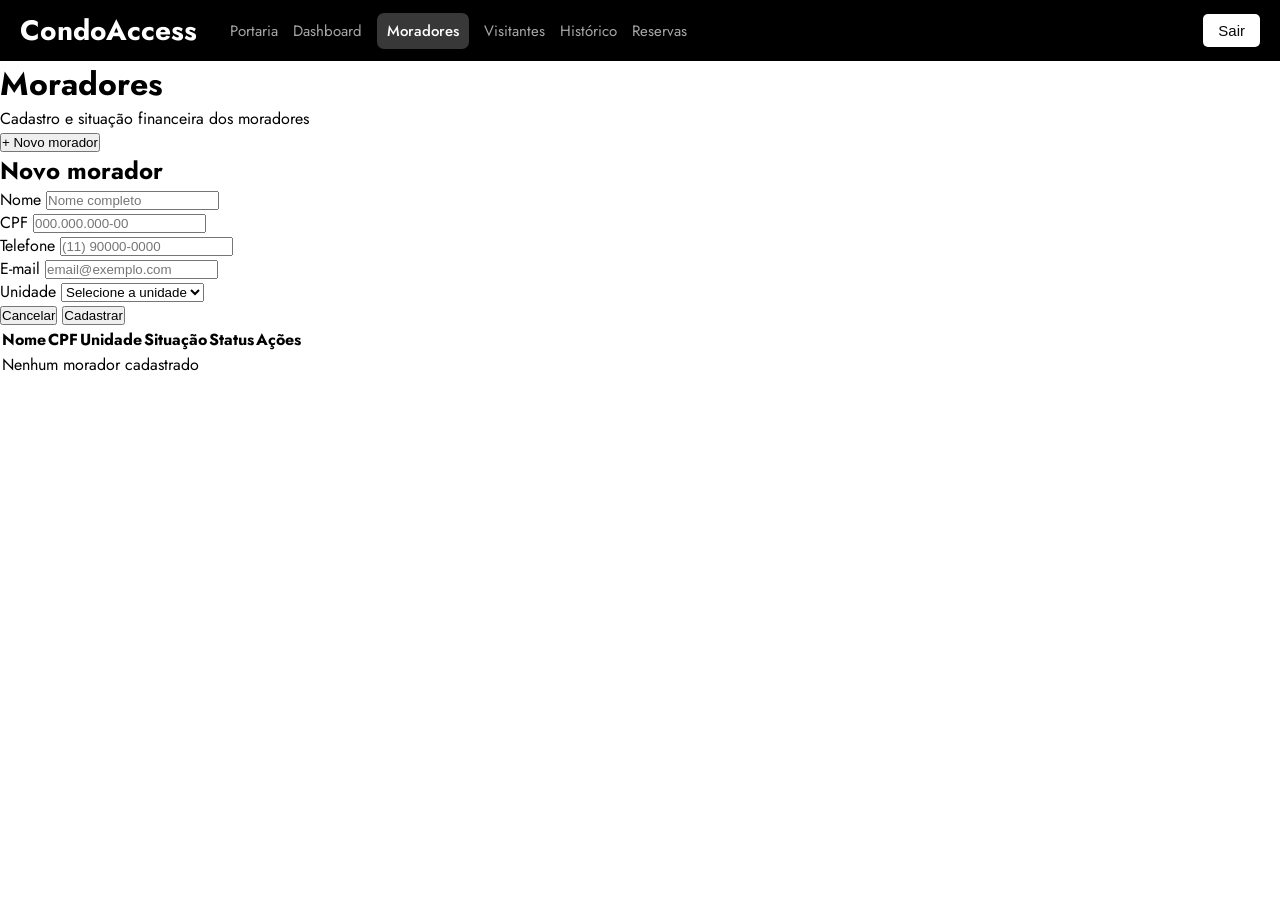
==== frontend/pages/moradores.html @ 2de6f36b "corrige estrutura da tabela de moradores e ajusta fechamento de tags" ====
<!DOCTYPE html>
<html lang="pt-br">
<head>
    <meta charset="UTF-8">
    <meta name="viewport" content="width=device-width, initial-scale=1.0">
    <title>Moradores</title>
    <link href="https://fonts.googleapis.com/css?family=Jost:400,500,600,700" rel="stylesheet">
    <link rel="stylesheet" href="css/style.css">
    <link rel="stylesheet" href="css/paginas.css">
</head>
<body>
<!-- ---------- Felipe | HTML | Header e menu ---------- -->
    <header>
        <div class="menu-container">
            <div class="logo-titulo">CondoAccess</div>
            <nav class="menu">
                <a href="portaria.html">Portaria</a>
                <a href="dashboard.html">Dashboard</a>
                <a href="moradores.html" class="ativo">Moradores</a>
                <a href="visitantes.html">Visitantes</a>
                <a href="historico.html">Histórico</a>
                <a href="reservas.html">Reservas</a>
            </nav>
        </div>
        <button class="botao-sair">Sair</button>
    </header>
 
    <main class="conteudo">

              <!-- ---------- Felipe | HTML | Título da página ---------- -->
        <div class="topo-pagina">
            <div>
                <h1>Moradores</h1>
                <p>Cadastro e situação financeira dos moradores</p>
            </div>
            <button class="btn btn-primario" id="btnAbrirForm">+ Novo morador</button>
        </div>
 
        <!-- ---------- Felipe | HTML | Formulário que abre e fecha ---------- -->
        <section class="card oculto" id="cardForm">
            <h2 id="tituloForm">Novo morador</h2>
            <form id="formMorador"> 
                <div class="form-grid">
                    <div class="form-group">
                        <label for="nome">Nome</label>
                        <input type="text" id="nome" placeholder="Nome completo" required>
                    </div>
                    <div class="form-group">
                        <label for="cpf">CPF</label>
                        <input type="text" id="cpf" placeholder="000.000.000-00" maxlength="14" required>
                    </div>
                    <div class="form-group">
                        <label for="telefone">Telefone</label>
                        <input type="tel" id="telefone" placeholder="(11) 90000-0000">
                    </div>
                    <div class="form-group">
                        <label for="email">E-mail</label>
                        <input type="email" id="email" placeholder="email@exemplo.com">
                    </div>
                    <div class="form-group">
                        <label for="unidade">Unidade</label>
                        <select id="unidade" required></select>
                    </div>
                </div>
                <div class="form-acoes">
                    <button type="button" class="btn btn-secundario" id="btnCancelar">Cancelar</button>
                    <button type="submit" class="btn btn-primario" id="btnSalvar">Cadastrar</button>
                </div>
            </form>
        </section>
 
        <section class="card">
             <!-- ---------- Felipe | HTML | Tabela ---------- -->
            <div class="tabela-container">
                <table class="tabela">
                    <thead>
                        <tr>
                            <th>Nome</th>
                            <th>CPF</th>
                            <th>Unidade</th>
                            <th>Situação</th>
                            <th>Status</th>
                            <th>Ações</th>
                        </tr>
                    </thead>
                    <tbody id="tabelaMoradores"></tbody>
                </table>
            </div>
        </section>
 
    </main>
 <!-- Dados fictícios: vêm do js/mock.js (feito por outra pessoa do grupo) -->
    <script src="../js/mock.js"></script>
 
    <script>
        // ================= Felipe | JS | Funções compartilhadas =================
        /*
         * Funções usadas por todas as páginas (carregar depois do js/mock.js).
         *
         * As páginas leem os dados de um objeto global MOCK, que vem do js/mock.js.
         * Formato esperado (campos baseados nas classes Java de /diagrama):
         *
         *   const MOCK = {
         *     unidades:   [{ id, bloco, numero }],
         *     moradores:  [{ id, nome, cpf, telefone, email, unidadeId, taxaPendente, ativo }],
         *     visitantes: [{ id, nome, documento, tipo: "VISITANTE"|"PRESTADOR"|"ENTREGADOR", ultimaVisita: "2026-11-06T12:05" }],
         *     eventos:    [{ id, dataHora: "2026-11-06T12:05", visitante, unidadeId, evento: "ENTRADA"|"SAIDA"|"NEGADO", operador }],
         *     areas:      [{ id, nome, capacidade }],
         *     reservas:   [{ id, moradorId, areaId, inicio, fim, status: "SOLICITADA"|"CONFIRMADA"|"CANCELADA" }]
         *   };
         *
         * Se o mock.js ainda estiver vazio, as páginas abrem com as tabelas vazias, sem erro.
         */

if (typeof MOCK === "undefined") {
            window.MOCK = {};
        }
        ["unidades", "moradores", "visitantes", "eventos", "areas", "reservas"].forEach(chave => {
            if (!Array.isArray(MOCK[chave])) MOCK[chave] = [];
        });
        function buscarUnidade(id) {
            return MOCK.unidades.find(u => u.id === Number(id));
        }
        function nomeUnidade(id) {
            const u = buscarUnidade(id);
            return u ? `Bloco ${u.bloco} · ${u.numero}` : "-";
        }
        function buscarMorador(id) {
            return MOCK.moradores.find(m => m.id === Number(id));
        }
         function buscarArea(id) {
            return MOCK.areas.find(a => a.id === Number(id));
        }
        function proximoId(lista) {
            return lista.reduce((max, item) => Math.max(max, item.id), 0) + 1;
        }
        // "2026-11-06T12:05" -> "06/11/2026 12:05"
        function formatarDataHora(iso) {
            if (!iso) return "-";
            const [data, hora] = iso.split("T");
            const [ano, mes, dia] = data.split("-");
            return `${dia}/${mes}/${ano} ${hora ? hora.slice(0, 5) : ""}`.trim();
        }
        // data/hora atual no formato do datetime-local
        function agoraISO() {
            const d = new Date();
            const pad = n => String(n).padStart(2, "0");
            return `${d.getFullYear()}-${pad(d.getMonth() + 1)}-${pad(d.getDate())}T${pad(d.getHours())}:${pad(d.getMinutes())}`;
        }
// evita que texto digitado vire HTML na tabela
        function esc(texto) {
            return String(texto ?? "").replace(/[&<>"']/g, c => ({
                "&": "&amp;", "<": "&lt;", ">": "&gt;", '"': "&quot;", "'": "&#39;"
            }[c]));
        }
        function preencherSelectUnidades(select, textoPrimeiraOpcao) {
            select.innerHTML = `<option value="">${textoPrimeiraOpcao}</option>` +
                MOCK.unidades.map(u => `<option value="${u.id}">${nomeUnidade(u.id)}</option>`).join("");
        }
        // toast: tipo = "sucesso" | "erro"
        function mostrarToast(mensagem, tipo = "sucesso") {
            let area = document.querySelector(".toast-area");
            if (!area) {
                area = document.createElement("div");
                area.className = "toast-area";
                document.body.appendChild(area);
            }
            const toast = document.createElement("div");
            toast.className = `toast toast-${tipo}`;
            toast.textContent = mensagem;
            area.appendChild(toast);
            setTimeout(() => toast.classList.add("saindo"), 3200);
                        setTimeout(() => toast.remove(), 3600);
        }


            // ================= Felipe | JS | Página: moradores =================
        const cardForm = document.getElementById("cardForm");
        const form = document.getElementById("formMorador");
        const tituloForm = document.getElementById("tituloForm");
        const btnSalvar = document.getElementById("btnSalvar");
        const tabela = document.getElementById("tabelaMoradores");
        const campoCpf = document.getElementById("cpf");
        const selectUnidade = document.getElementById("unidade");

        let idEmEdicao = null; // null = cadastrando, número = editando

        preencherSelectUnidades(selectUnidade, "Selecione a unidade");

// ---------- Felipe | JS | abrir / fechar formulário ----------

        function abrirForm(morador) {
            idEmEdicao = morador ? morador.id : null;
            tituloForm.textContent = morador ? "Editar morador" : "Novo morador";
            btnSalvar.textContent = morador ? "Salvar alterações" : "Cadastrar";
            form.reset();
            if (morador) {
                document.getElementById("nome").value = morador.nome;
                campoCpf.value = morador.cpf;
                document.getElementById("telefone").value = morador.telefone;
                document.getElementById("email").value = morador.email;
                selectUnidade.value = morador.unidadeId;
            }
            cardForm.classList.remove("oculto");
            document.getElementById("nome").focus();
        }
         function fecharForm() {
            cardForm.classList.add("oculto");
            form.reset();
            idEmEdicao = null;
         }
         document.getElementById("btnAbrirForm").addEventListener("click", () => {
            if (cardForm.classList.contains("oculto") || idEmEdicao !== null) abrirForm(null);
            else fecharForm();
        });
        document.getElementById("btnCancelar").addEventListener("click", fecharForm);
 // ---------- Felipe | JS | máscara de CPF ----------
        function somenteDigitos(texto) {
            return texto.replace(/\D/g, "");
        }
        campoCpf.addEventListener("input", () => {
            const d = somenteDigitos(campoCpf.value).slice(0, 11);
            campoCpf.value = d
                .replace(/(\d{3})(\d)/, "$1.$2")
                .replace(/(\d{3})(\d)/, "$1.$2")
                .replace(/(\d{3})(\d{1,2})$/, "$1-$2");
        });
// ---------- Felipe | JS | tabela ----------
        function badgeSituacao(m) {
            return m.taxaPendente > 0
                ? `<span class="badge badge-inadimplente">Inadimplente</span>`
               : `<span class="badge badge-ok">Financeira OK</span>`; 
        }
        function badgeStatus(m) {
            return m.ativo
                ? `<span class="badge badge-ativo">Ativo</span>`
                : `<span class="badge badge-inativo">Inativo</span>`;
        }
        function renderizarTabela() {
            if (MOCK.moradores.length === 0) {
                tabela.innerHTML = `<tr><td colspan="6" class="vazio">Nenhum morador cadastrado</td></tr>`;
                return;
            }
        }
        tabela.innerHTML = MOCK.moradores.map(m => `
                <tr class="${m.ativo ? "" : "linha-inativa"}">
                    <td>${esc(m.nome)}</td>
                    <td>${esc(m.cpf)}</td>
                    <td>${nomeUnidade(m.unidadeId)}</td>
                    <td>${badgeSituacao(m)}</td>
                    <td>${badgeStatus(m)}</td>
                   
                    <td>
                        <div class="acoes">
                            <button class="btn btn-secundario btn-pequeno" data-acao="editar" data-id="${m.id}">Editar</button>
                            ${m.ativo
                                ? `<button class="btn btn-perigo btn-pequeno" data-acao="inativar" data-id="${m.id}">Inativar</button>`
                                : `<button class="btn btn-secundario btn-pequeno" data-acao="reativar" data-id="${m.id}">Reativar</button>`}
                        </div>
                    </td>
                    </tr>
            `).join("");
        
        tabela.addEventListener("click", (e) => {
            const botao = e.target.closest("button[data-acao]");
            if (!botao) return;
            const morador = buscarMorador(botao.dataset.id);
 
            if (botao.dataset.acao === "editar") {
                abrirForm(morador);
            } else if (botao.dataset.acao === "inativar") {
                morador.ativo = false;
                mostrarToast(`${morador.nome} foi inativado`);
                renderizarTabela();
            } else if (botao.dataset.acao === "reativar") {
                morador.ativo = true;
                mostrarToast(`${morador.nome} foi reativado`);
                renderizarTabela();
            }
        });
        // Regra: CPF duplicado não entra (ignora o próprio morador ao editar)
form.addEventListener("submit", (e) => {
    e.preventDefault();

    const dados = {
        nome: document.getElementById("nome").value.trim(),
        cpf: campoCpf.value.trim(),
        telefone: document.getElementById("telefone").value.trim(),
        email: document.getElementById("email").value.trim(),
        unidadeId: Number(selectUnidade.value)
    };

    if (somenteDigitos(dados.cpf).length !== 11) {
        mostrarToast("CPF precisa ter 11 dígitos", "erro");
        campoCpf.focus();
        return;
    }

    const duplicado = MOCK.moradores.some(m =>
        somenteDigitos(m.cpf) === somenteDigitos(dados.cpf) &&
        m.id !== idEmEdicao
    );

    if (duplicado) {
        mostrarToast("Já existe um morador com esse CPF", "erro");
        campoCpf.focus();
        return;
    }

    if (idEmEdicao === null) {
        MOCK.moradores.push({
            id: proximoId(MOCK.moradores),
            ...dados,
            taxaPendente: 0,
            ativo: true
        });
        mostrarToast(`${dados.nome} cadastrado com sucesso`);
    } else {
        Object.assign(buscarMorador(idEmEdicao), dados);
        mostrarToast("Morador atualizado");
    }

    fecharForm();
    renderizarTabela();
});
renderizarTabela();
   
 </script>
</body>
</html>
---- frontend/pages/css/style.css ----
* {
            margin: 0;
            padding: 0;
            box-sizing: border-box;
        }
        body{
            font-family: Jost, sans-serif;
        }
        header {
            background-color: #000000;
            color: #fff;
            padding: 10px 20px;
            display: flex;
            justify-content: space-between;
            align-items: center;
        }
        .logo-titulo {
            font-size: 28px;
            font-weight: bold;
        }
        .menu-container {
            display: flex;
            align-items: center;
            gap:33px;
        }
        .menu {
            align-items: center;
            display: flex;
            gap: 15px;
        }
        .menu a {
            color: #a7a7a7;
            text-decoration: none;
            font-weight: normal;
            font-size: 15px;
        }
        .menu a:hover {
            color: #fff;
        }
        .menu a.ativo {
            font-weight: 500;
            color: #fff;
            background-color: #a2a0a05a;
            border-radius: 7px;
            padding: 7px 10px;
        }
        .botao-sair {
            background-color: #ffffff;
            color: #090909;
            border: none;
            padding: 8px 15px;
            border-radius: 5px;
            cursor: pointer;
            font-size: 15px;
        }
        .botao-sair:hover {
            background-color: #e0e0e0;
            transition: background-color 0.3s;
        }
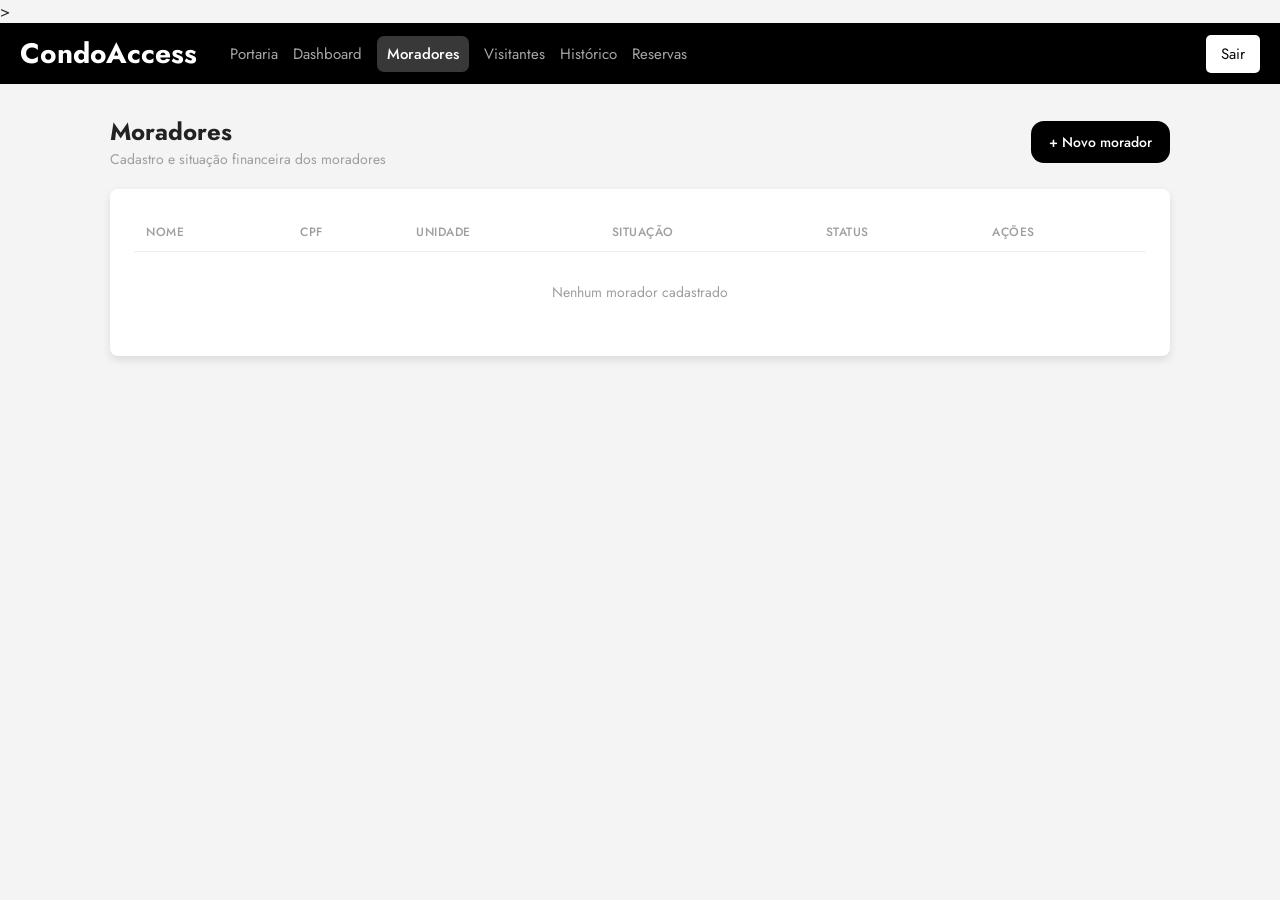
==== commit 62c56547: "corrige erro de sintaxe na inclusão do CSS para páginas" ====
--- a/frontend/pages/moradores.html
+++ b/frontend/pages/moradores.html
@@ -6,7 +6,7 @@
     <title>Moradores</title>
     <link href="https://fonts.googleapis.com/css?family=Jost:400,500,600,700" rel="stylesheet">
     <link rel="stylesheet" href="css/style.css">
-    <link rel="stylesheet" href="css/paginas.css">
+        <link rel="stylesheet" href="css/paginas.css">>
 </head>
 <body>
 <!-- ---------- Felipe | HTML | Header e menu ---------- -->
@@ -241,15 +241,13 @@
                 tabela.innerHTML = `<tr><td colspan="6" class="vazio">Nenhum morador cadastrado</td></tr>`;
                 return;
             }
-        }
-        tabela.innerHTML = MOCK.moradores.map(m => `
+            tabela.innerHTML = MOCK.moradores.map(m => `
                 <tr class="${m.ativo ? "" : "linha-inativa"}">
                     <td>${esc(m.nome)}</td>
                     <td>${esc(m.cpf)}</td>
                     <td>${nomeUnidade(m.unidadeId)}</td>
                     <td>${badgeSituacao(m)}</td>
                     <td>${badgeStatus(m)}</td>
-                   
                     <td>
                         <div class="acoes">
                             <button class="btn btn-secundario btn-pequeno" data-acao="editar" data-id="${m.id}">Editar</button>
@@ -258,8 +256,9 @@
                                 : `<button class="btn btn-secundario btn-pequeno" data-acao="reativar" data-id="${m.id}">Reativar</button>`}
                         </div>
                     </td>
-                    </tr>
+                </tr>
             `).join("");
+        }
         
         tabela.addEventListener("click", (e) => {
             const botao = e.target.closest("button[data-acao]");
--- a/frontend/pages/css/style.css
+++ b/frontend/pages/css/style.css
@@ -58,3 +58,246 @@
             transition: background-color 0.3s;
         }
 
+        /* ---------- Felipe | CSS | Fundo da página ---------- */
+body {
+    background-color: #f4f4f4;
+    color: #222;
+}
+.botao-sair {
+    font-family: Jost, sans-serif;
+}
+
+/* ---------- Felipe | CSS | Layout ---------- */
+.conteudo {
+    max-width: 1100px;
+    margin: 0 auto;
+    padding: 30px 20px 60px;
+}
+.topo-pagina {
+    display: flex;
+    justify-content: space-between;
+    align-items: center;
+    gap: 15px;
+    flex-wrap: wrap;
+    margin-bottom: 20px;
+}
+/* Felipe | CSS | h1 do título da página */
+.topo-pagina h1 {
+    font-size: 24px;
+    font-weight: bold;
+}
+.topo-pagina p {
+    font-size: 14px;
+    color: #9e9e9e;
+}
+
+/* ---------- Felipe | CSS | Cards ---------- */
+.card {
+    background-color: #fff;
+    border-radius: 8px;
+    box-shadow: 0 4px 8px rgba(0, 0, 0, 0.1);
+    padding: 24px;
+    margin-bottom: 20px;
+}
+/* Felipe | CSS | h2 dos cards */
+.card h2 {
+    font-size: 17px;
+    font-weight: 600;
+    margin-bottom: 16px;
+}
+.oculto {
+    display: none !important;
+}
+
+/* ---------- Felipe | CSS | Formulários (padrão do login) ---------- */
+
+.form-grid {
+    display: grid;
+    grid-template-columns: repeat(auto-fit, minmax(200px, 1fr));
+    gap: 16px;
+}
+.form-group {
+    text-align: left;
+}
+.form-group label {
+    display: block;
+    margin-bottom: 6px;
+    font-weight: 500;
+    color: #333;
+    font-size: 14px;
+}
+.form-group input,
+.form-group select {
+    width: 100%;
+    padding: 12px;
+    border: 1px solid #ddd;
+    border-radius: 13px;
+    font-size: 14px;
+    font-family: Jost, sans-serif;
+    background-color: #fff;
+    transition: border-color 0.3s;
+}
+.form-group input:focus,
+.form-group select:focus {
+    outline: none;
+    border-color: #000;
+}
+.form-acoes {
+    display: flex;
+    gap: 10px;
+    justify-content: flex-end;
+    margin-top: 20px;
+}
+/* ---------- Felipe | CSS | Botões ---------- */
+.btn {
+    padding: 11px 18px;
+    border: none;
+    border-radius: 13px;
+    cursor: pointer;
+    font-size: 14px;
+    font-weight: 500;
+    font-family: Jost, sans-serif;
+    transition: background-color 0.3s;
+    white-space: nowrap;
+}
+.btn-primario {
+    background-color: #000;
+    color: #fff;
+}
+.btn-primario:hover {
+    background-color: #333;
+}
+.btn-secundario {
+    background-color: #fff;
+    color: #000;
+    border: 1px solid #ddd;
+}
+.btn-secundario:hover {
+    background-color: #f0f0f0;
+}
+.btn-pequeno {
+    padding: 6px 12px;
+    font-size: 13px;
+    border-radius: 10px;
+}
+.btn-perigo {
+    background-color: #fff;
+    color: #c33;
+    border: 1px solid #f1c4c4;
+}
+.btn-perigo:hover {
+    background-color: #fee;
+}
+.btn:disabled {
+    background-color: #eee;
+    color: #aaa;
+    border-color: #eee;
+    cursor: not-allowed;
+}
+
+/* ---------- Felipe | CSS | Tabelas ---------- */
+
+.tabela-container {
+    overflow-x: auto;
+}
+.tabela {
+    width: 100%;
+    border-collapse: collapse;
+    font-size: 14px;
+}
+.tabela th {
+    text-align: left;
+    font-size: 12px;
+    text-transform: uppercase;
+    letter-spacing: 0.5px;
+    color: #9e9e9e;
+    font-weight: 500;
+    padding: 10px 12px;
+    border-bottom: 1px solid #eee;
+    white-space: nowrap;
+}
+.tabela td {
+    padding: 12px;
+    border-bottom: 1px solid #f2f2f2;
+    vertical-align: middle;
+}
+.tabela tr:last-child td {
+    border-bottom: none;
+}
+.acoes {
+    display: flex;
+    gap: 6px;
+    flex-wrap: wrap;
+}
+.vazio {
+    text-align: center;
+    color: #9e9e9e;
+    padding: 30px 12px !important;
+}
+/* ---------- Felipe | CSS | Badge arredondado (base) ---------- */
+.badge {
+    display: inline-block;
+    padding: 4px 11px;
+    border-radius: 999px;
+    font-size: 12px;
+    font-weight: 500;
+    white-space: nowrap;
+}
+/* ---------- Felipe | CSS | Toast (avisos verde/vermelho) ---------- */
+.toast-area {
+    position: fixed;
+    top: 70px;
+    right: 20px;
+    display: flex;
+    flex-direction: column;
+    gap: 10px;
+    z-index: 1000;
+}
+.toast {
+    min-width: 260px;
+    max-width: 360px;
+    padding: 14px 18px;
+    border-radius: 10px;
+    color: #fff;
+    font-size: 14px;
+    box-shadow: 0 6px 16px rgba(0, 0, 0, 0.2);
+    animation: toast-entrar 0.25s ease-out;
+    transition: opacity 0.4s, transform 0.4s;
+}
+.toast-sucesso { background-color: #1e7d3c; }
+.toast-erro    { background-color: #c62828; }
+.toast.saindo {
+    opacity: 0;
+    transform: translateX(20px);
+}
+@keyframes toast-entrar {
+    from { opacity: 0; transform: translateX(20px); }
+    to   { opacity: 1; transform: translateX(0); }
+}
+/* ---------- Felipe | CSS | Responsividade do header ---------- */
+@media (max-width: 768px) {
+    header {
+        flex-direction: column;
+        align-items: flex-start;
+        gap: 10px;
+    }
+    .menu-container {
+        flex-direction: column;
+        align-items: flex-start;
+        gap: 10px;
+    }
+    .menu {
+        flex-wrap: wrap;
+    }
+}
+                              /*PÁGINA MORADORES  */
+/* ---------- Felipe | CSS | Moradores | linha de morador inativo ---------- */
+.tabela tr.linha-inativa td {
+    color: #aaa;
+}
+ 
+/* ---------- Felipe | CSS | Moradores | badges de situação e status ---------- */
+.badge-ok           { background-color: #e5f6ea; color: #1e7d3c; }
+.badge-inadimplente { background-color: #fde8e8; color: #c33; }
+.badge-ativo        { background-color: #e5f6ea; color: #1e7d3c; }
+.badge-inativo      { background-color: #eeeeee; color: #777; }                
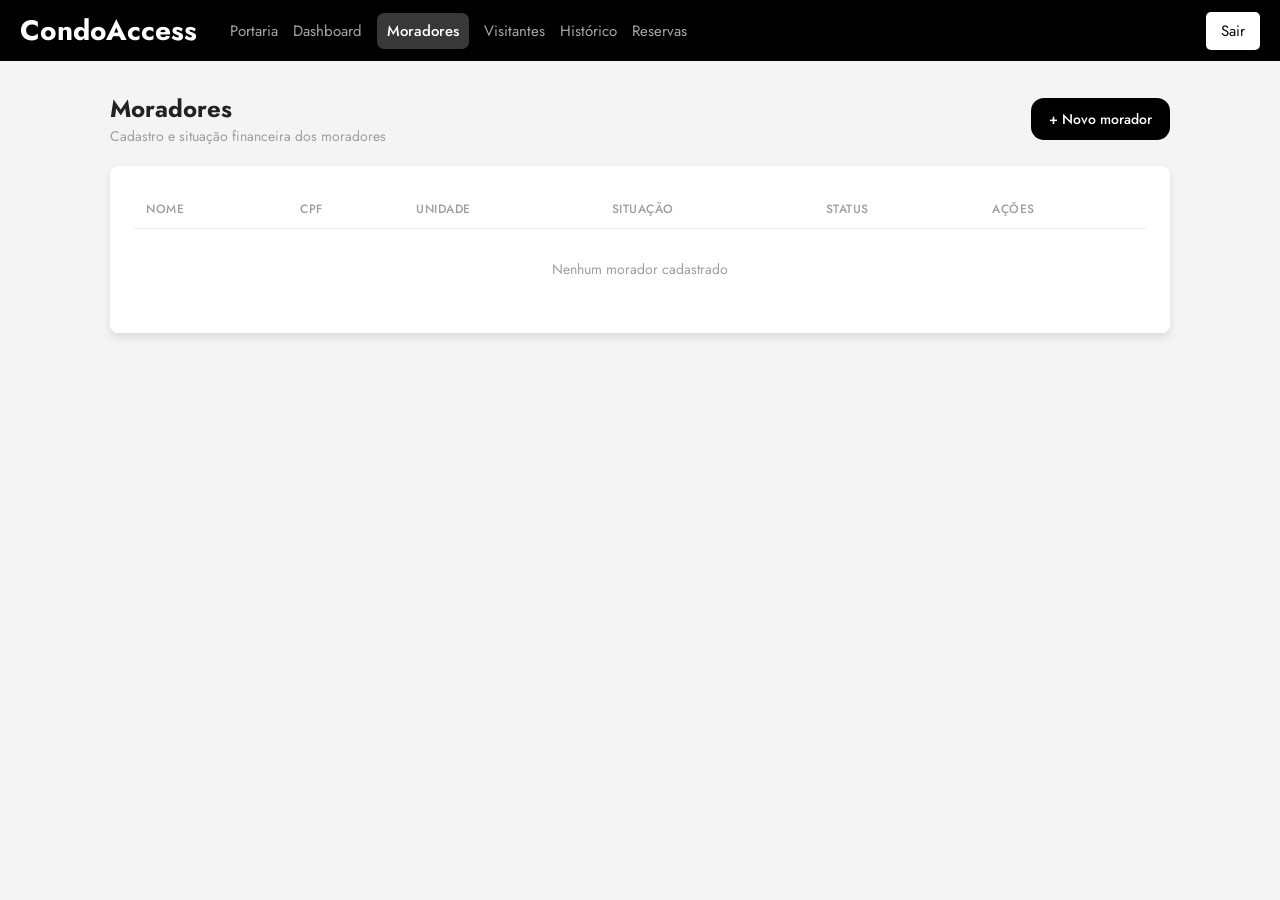
==== commit 22618f4c: "remove link to unnecessary CSS file in moradores.html" ====
--- a/frontend/pages/moradores.html
+++ b/frontend/pages/moradores.html
@@ -6,7 +6,6 @@
     <title>Moradores</title>
     <link href="https://fonts.googleapis.com/css?family=Jost:400,500,600,700" rel="stylesheet">
     <link rel="stylesheet" href="css/style.css">
-        <link rel="stylesheet" href="css/paginas.css">>
 </head>
 <body>
 <!-- ---------- Felipe | HTML | Header e menu ---------- -->
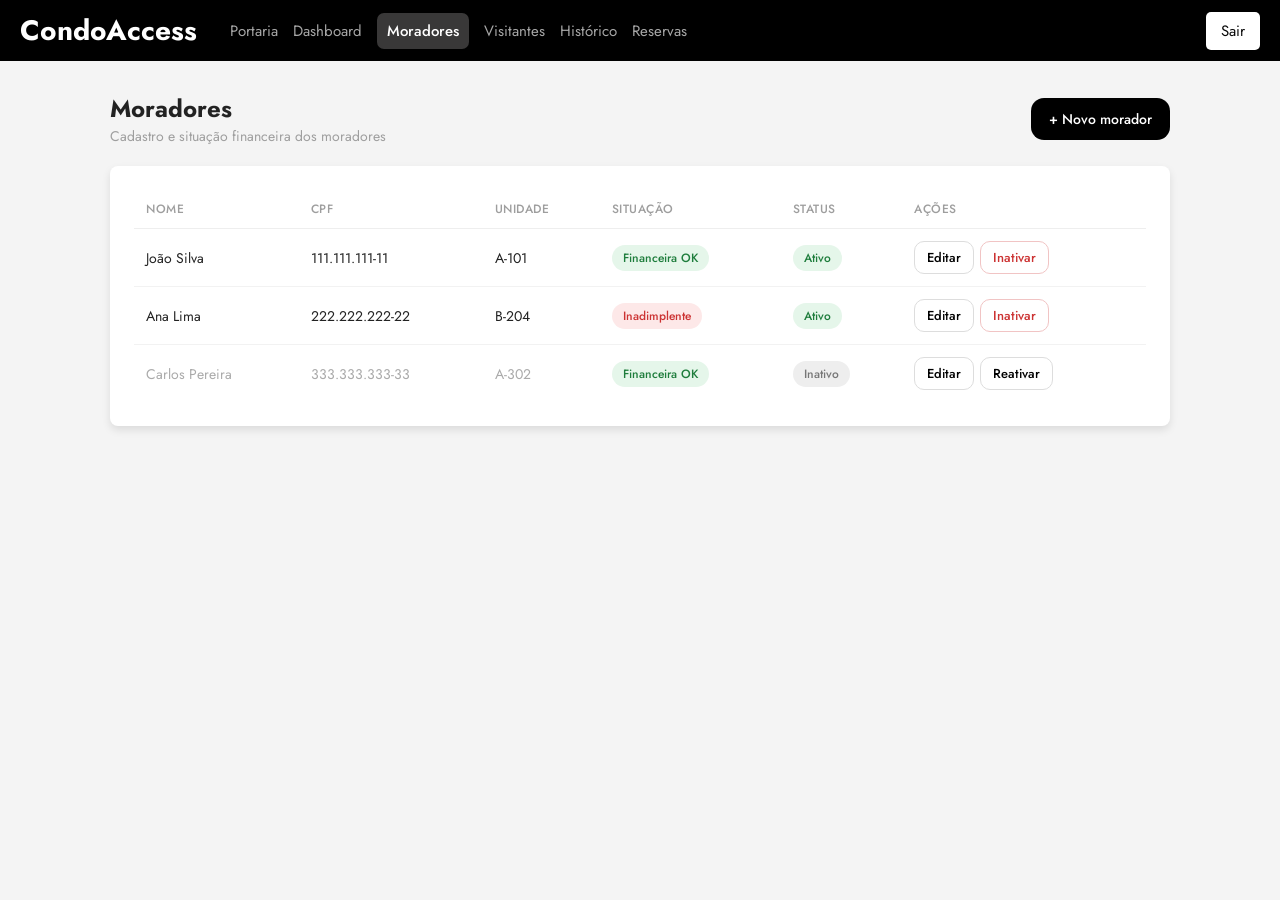
==== commit ddf00c2d: "remove código JavaScript desnecessário e mantém apenas a lógica de cadastro de moradores" ====
--- a/frontend/pages/moradores.html
+++ b/frontend/pages/moradores.html
@@ -89,240 +89,9 @@
  
     </main>
  <!-- Dados fictícios: vêm do js/mock.js (feito por outra pessoa do grupo) -->
-    <script src="../js/mock.js"></script>
- 
-    <script>
-        // ================= Felipe | JS | Funções compartilhadas =================
-        /*
-         * Funções usadas por todas as páginas (carregar depois do js/mock.js).
-         *
-         * As páginas leem os dados de um objeto global MOCK, que vem do js/mock.js.
-         * Formato esperado (campos baseados nas classes Java de /diagrama):
-         *
-         *   const MOCK = {
-         *     unidades:   [{ id, bloco, numero }],
-         *     moradores:  [{ id, nome, cpf, telefone, email, unidadeId, taxaPendente, ativo }],
-         *     visitantes: [{ id, nome, documento, tipo: "VISITANTE"|"PRESTADOR"|"ENTREGADOR", ultimaVisita: "2026-11-06T12:05" }],
-         *     eventos:    [{ id, dataHora: "2026-11-06T12:05", visitante, unidadeId, evento: "ENTRADA"|"SAIDA"|"NEGADO", operador }],
-         *     areas:      [{ id, nome, capacidade }],
-         *     reservas:   [{ id, moradorId, areaId, inicio, fim, status: "SOLICITADA"|"CONFIRMADA"|"CANCELADA" }]
-         *   };
-         *
-         * Se o mock.js ainda estiver vazio, as páginas abrem com as tabelas vazias, sem erro.
-         */
+  <script src="../js/mock.js"></script>
 
-if (typeof MOCK === "undefined") {
-            window.MOCK = {};
-        }
-        ["unidades", "moradores", "visitantes", "eventos", "areas", "reservas"].forEach(chave => {
-            if (!Array.isArray(MOCK[chave])) MOCK[chave] = [];
-        });
-        function buscarUnidade(id) {
-            return MOCK.unidades.find(u => u.id === Number(id));
-        }
-        function nomeUnidade(id) {
-            const u = buscarUnidade(id);
-            return u ? `Bloco ${u.bloco} · ${u.numero}` : "-";
-        }
-        function buscarMorador(id) {
-            return MOCK.moradores.find(m => m.id === Number(id));
-        }
-         function buscarArea(id) {
-            return MOCK.areas.find(a => a.id === Number(id));
-        }
-        function proximoId(lista) {
-            return lista.reduce((max, item) => Math.max(max, item.id), 0) + 1;
-        }
-        // "2026-11-06T12:05" -> "06/11/2026 12:05"
-        function formatarDataHora(iso) {
-            if (!iso) return "-";
-            const [data, hora] = iso.split("T");
-            const [ano, mes, dia] = data.split("-");
-            return `${dia}/${mes}/${ano} ${hora ? hora.slice(0, 5) : ""}`.trim();
-        }
-        // data/hora atual no formato do datetime-local
-        function agoraISO() {
-            const d = new Date();
-            const pad = n => String(n).padStart(2, "0");
-            return `${d.getFullYear()}-${pad(d.getMonth() + 1)}-${pad(d.getDate())}T${pad(d.getHours())}:${pad(d.getMinutes())}`;
-        }
-// evita que texto digitado vire HTML na tabela
-        function esc(texto) {
-            return String(texto ?? "").replace(/[&<>"']/g, c => ({
-                "&": "&amp;", "<": "&lt;", ">": "&gt;", '"': "&quot;", "'": "&#39;"
-            }[c]));
-        }
-        function preencherSelectUnidades(select, textoPrimeiraOpcao) {
-            select.innerHTML = `<option value="">${textoPrimeiraOpcao}</option>` +
-                MOCK.unidades.map(u => `<option value="${u.id}">${nomeUnidade(u.id)}</option>`).join("");
-        }
-        // toast: tipo = "sucesso" | "erro"
-        function mostrarToast(mensagem, tipo = "sucesso") {
-            let area = document.querySelector(".toast-area");
-            if (!area) {
-                area = document.createElement("div");
-                area.className = "toast-area";
-                document.body.appendChild(area);
-            }
-            const toast = document.createElement("div");
-            toast.className = `toast toast-${tipo}`;
-            toast.textContent = mensagem;
-            area.appendChild(toast);
-            setTimeout(() => toast.classList.add("saindo"), 3200);
-                        setTimeout(() => toast.remove(), 3600);
-        }
-
-
-            // ================= Felipe | JS | Página: moradores =================
-        const cardForm = document.getElementById("cardForm");
-        const form = document.getElementById("formMorador");
-        const tituloForm = document.getElementById("tituloForm");
-        const btnSalvar = document.getElementById("btnSalvar");
-        const tabela = document.getElementById("tabelaMoradores");
-        const campoCpf = document.getElementById("cpf");
-        const selectUnidade = document.getElementById("unidade");
-
-        let idEmEdicao = null; // null = cadastrando, número = editando
-
-        preencherSelectUnidades(selectUnidade, "Selecione a unidade");
-
-// ---------- Felipe | JS | abrir / fechar formulário ----------
-
-        function abrirForm(morador) {
-            idEmEdicao = morador ? morador.id : null;
-            tituloForm.textContent = morador ? "Editar morador" : "Novo morador";
-            btnSalvar.textContent = morador ? "Salvar alterações" : "Cadastrar";
-            form.reset();
-            if (morador) {
-                document.getElementById("nome").value = morador.nome;
-                campoCpf.value = morador.cpf;
-                document.getElementById("telefone").value = morador.telefone;
-                document.getElementById("email").value = morador.email;
-                selectUnidade.value = morador.unidadeId;
-            }
-            cardForm.classList.remove("oculto");
-            document.getElementById("nome").focus();
-        }
-         function fecharForm() {
-            cardForm.classList.add("oculto");
-            form.reset();
-            idEmEdicao = null;
-         }
-         document.getElementById("btnAbrirForm").addEventListener("click", () => {
-            if (cardForm.classList.contains("oculto") || idEmEdicao !== null) abrirForm(null);
-            else fecharForm();
-        });
-        document.getElementById("btnCancelar").addEventListener("click", fecharForm);
- // ---------- Felipe | JS | máscara de CPF ----------
-        function somenteDigitos(texto) {
-            return texto.replace(/\D/g, "");
-        }
-        campoCpf.addEventListener("input", () => {
-            const d = somenteDigitos(campoCpf.value).slice(0, 11);
-            campoCpf.value = d
-                .replace(/(\d{3})(\d)/, "$1.$2")
-                .replace(/(\d{3})(\d)/, "$1.$2")
-                .replace(/(\d{3})(\d{1,2})$/, "$1-$2");
-        });
-// ---------- Felipe | JS | tabela ----------
-        function badgeSituacao(m) {
-            return m.taxaPendente > 0
-                ? `<span class="badge badge-inadimplente">Inadimplente</span>`
-               : `<span class="badge badge-ok">Financeira OK</span>`; 
-        }
-        function badgeStatus(m) {
-            return m.ativo
-                ? `<span class="badge badge-ativo">Ativo</span>`
-                : `<span class="badge badge-inativo">Inativo</span>`;
-        }
-        function renderizarTabela() {
-            if (MOCK.moradores.length === 0) {
-                tabela.innerHTML = `<tr><td colspan="6" class="vazio">Nenhum morador cadastrado</td></tr>`;
-                return;
-            }
-            tabela.innerHTML = MOCK.moradores.map(m => `
-                <tr class="${m.ativo ? "" : "linha-inativa"}">
-                    <td>${esc(m.nome)}</td>
-                    <td>${esc(m.cpf)}</td>
-                    <td>${nomeUnidade(m.unidadeId)}</td>
-                    <td>${badgeSituacao(m)}</td>
-                    <td>${badgeStatus(m)}</td>
-                    <td>
-                        <div class="acoes">
-                            <button class="btn btn-secundario btn-pequeno" data-acao="editar" data-id="${m.id}">Editar</button>
-                            ${m.ativo
-                                ? `<button class="btn btn-perigo btn-pequeno" data-acao="inativar" data-id="${m.id}">Inativar</button>`
-                                : `<button class="btn btn-secundario btn-pequeno" data-acao="reativar" data-id="${m.id}">Reativar</button>`}
-                        </div>
-                    </td>
-                </tr>
-            `).join("");
-        }
-        
-        tabela.addEventListener("click", (e) => {
-            const botao = e.target.closest("button[data-acao]");
-            if (!botao) return;
-            const morador = buscarMorador(botao.dataset.id);
- 
-            if (botao.dataset.acao === "editar") {
-                abrirForm(morador);
-            } else if (botao.dataset.acao === "inativar") {
-                morador.ativo = false;
-                mostrarToast(`${morador.nome} foi inativado`);
-                renderizarTabela();
-            } else if (botao.dataset.acao === "reativar") {
-                morador.ativo = true;
-                mostrarToast(`${morador.nome} foi reativado`);
-                renderizarTabela();
-            }
-        });
-        // Regra: CPF duplicado não entra (ignora o próprio morador ao editar)
-form.addEventListener("submit", (e) => {
-    e.preventDefault();
-
-    const dados = {
-        nome: document.getElementById("nome").value.trim(),
-        cpf: campoCpf.value.trim(),
-        telefone: document.getElementById("telefone").value.trim(),
-        email: document.getElementById("email").value.trim(),
-        unidadeId: Number(selectUnidade.value)
-    };
-
-    if (somenteDigitos(dados.cpf).length !== 11) {
-        mostrarToast("CPF precisa ter 11 dígitos", "erro");
-        campoCpf.focus();
-        return;
-    }
-
-    const duplicado = MOCK.moradores.some(m =>
-        somenteDigitos(m.cpf) === somenteDigitos(dados.cpf) &&
-        m.id !== idEmEdicao
-    );
-
-    if (duplicado) {
-        mostrarToast("Já existe um morador com esse CPF", "erro");
-        campoCpf.focus();
-        return;
-    }
-
-    if (idEmEdicao === null) {
-        MOCK.moradores.push({
-            id: proximoId(MOCK.moradores),
-            ...dados,
-            taxaPendente: 0,
-            ativo: true
-        });
-        mostrarToast(`${dados.nome} cadastrado com sucesso`);
-    } else {
-        Object.assign(buscarMorador(idEmEdicao), dados);
-        mostrarToast("Morador atualizado");
-    }
-
-    fecharForm();
-    renderizarTabela();
-});
-renderizarTabela();
-   
- </script>
+    <!-- ---------- Felipe | JS | lógica do cadastro de moradores ---------- -->
+    <script src="../js/cadastro.js"></script>
 </body>
 </html>
--- a/frontend/pages/css/style.css
+++ b/frontend/pages/css/style.css
@@ -301,3 +301,86 @@
 .badge-inadimplente { background-color: #fde8e8; color: #c33; }
 .badge-ativo        { background-color: #e5f6ea; color: #1e7d3c; }
 .badge-inativo      { background-color: #eeeeee; color: #777; }                
+
+
+
+/*
+   5. PÁGINA RESERVAS ---------------------------------------
+    */
+    /* ---------- Felipe | CSS | Reservas | cards de área comum ---------- */
+.areas-grid {
+    display: grid;
+    grid-template-columns: repeat(auto-fit, minmax(180px, 1fr));
+    gap: 14px;
+    margin-bottom: 20px;
+}
+.area-card {
+    background-color: #fff;
+    border: 2px solid transparent;
+    border-radius: 8px;
+    box-shadow: 0 4px 8px rgba(0, 0, 0, 0.1);
+    padding: 18px;
+    cursor: pointer;
+    text-align: left;
+    font-family: Jost, sans-serif;
+    transition: border-color 0.2s, transform 0.2s;
+}
+.area-card:hover {
+    transform: translateY(-2px);
+    }
+.area-card.selecionada {
+    border-color: #000;
+    }
+    .area-card .area-nome {
+    display: block;
+    font-size: 16px;
+    font-weight: 600;
+    color: #000;
+}
+.area-card .area-capacidade {
+    display: block;
+    font-size: 13px;
+    color: #9e9e9e;
+    margin-top: 4px;
+}
+/* ---------- Felipe | CSS | Reservas | badges de status ---------- */
+.badge-solicitada { background-color: #fff6d6; color: #8a6d00; }
+.badge-confirmada { background-color: #e5f6ea; color: #1e7d3c; }
+.badge-cancelada  { background-color: #eeeeee; color: #777; }
+
+/*
+   ------------------------------------- PÁGINA VISITANTES -------------------------------------
+    */
+    /* ---------- Felipe | CSS | Visitantes | topo com busca e botão ---------- */
+.topo-acoes {
+    display: flex;
+    gap: 10px;
+    align-items: center;
+    flex-wrap: wrap;
+}
+    /* ---------- Felipe | CSS | Visitantes | campo de busca ---------- */
+.input-busca {
+    width: 280px;
+    max-width: 100%;
+    padding: 12px;
+    border: 1px solid #ddd;
+    border-radius: 13px;
+    font-size: 14px;
+    font-family: Jost, sans-serif;
+    background-color: #fff;
+    transition: border-color 0.3s;
+}
+.input-busca:focus {
+    outline: none;
+    border-color: #000;
+}
+@media (max-width: 768px) {
+    .input-busca {
+        width: 100%;
+    }
+}
+/* ---------- Felipe | CSS | Visitantes | badges de tipo ---------- */
+.badge-visitante  { background-color: #e7efff; color: #2453b3; }
+.badge-prestador  { background-color: #f1e9ff; color: #6b3fb5; }
+.badge-entregador { background-color: #fff2e0; color: #b25e00; }
+
